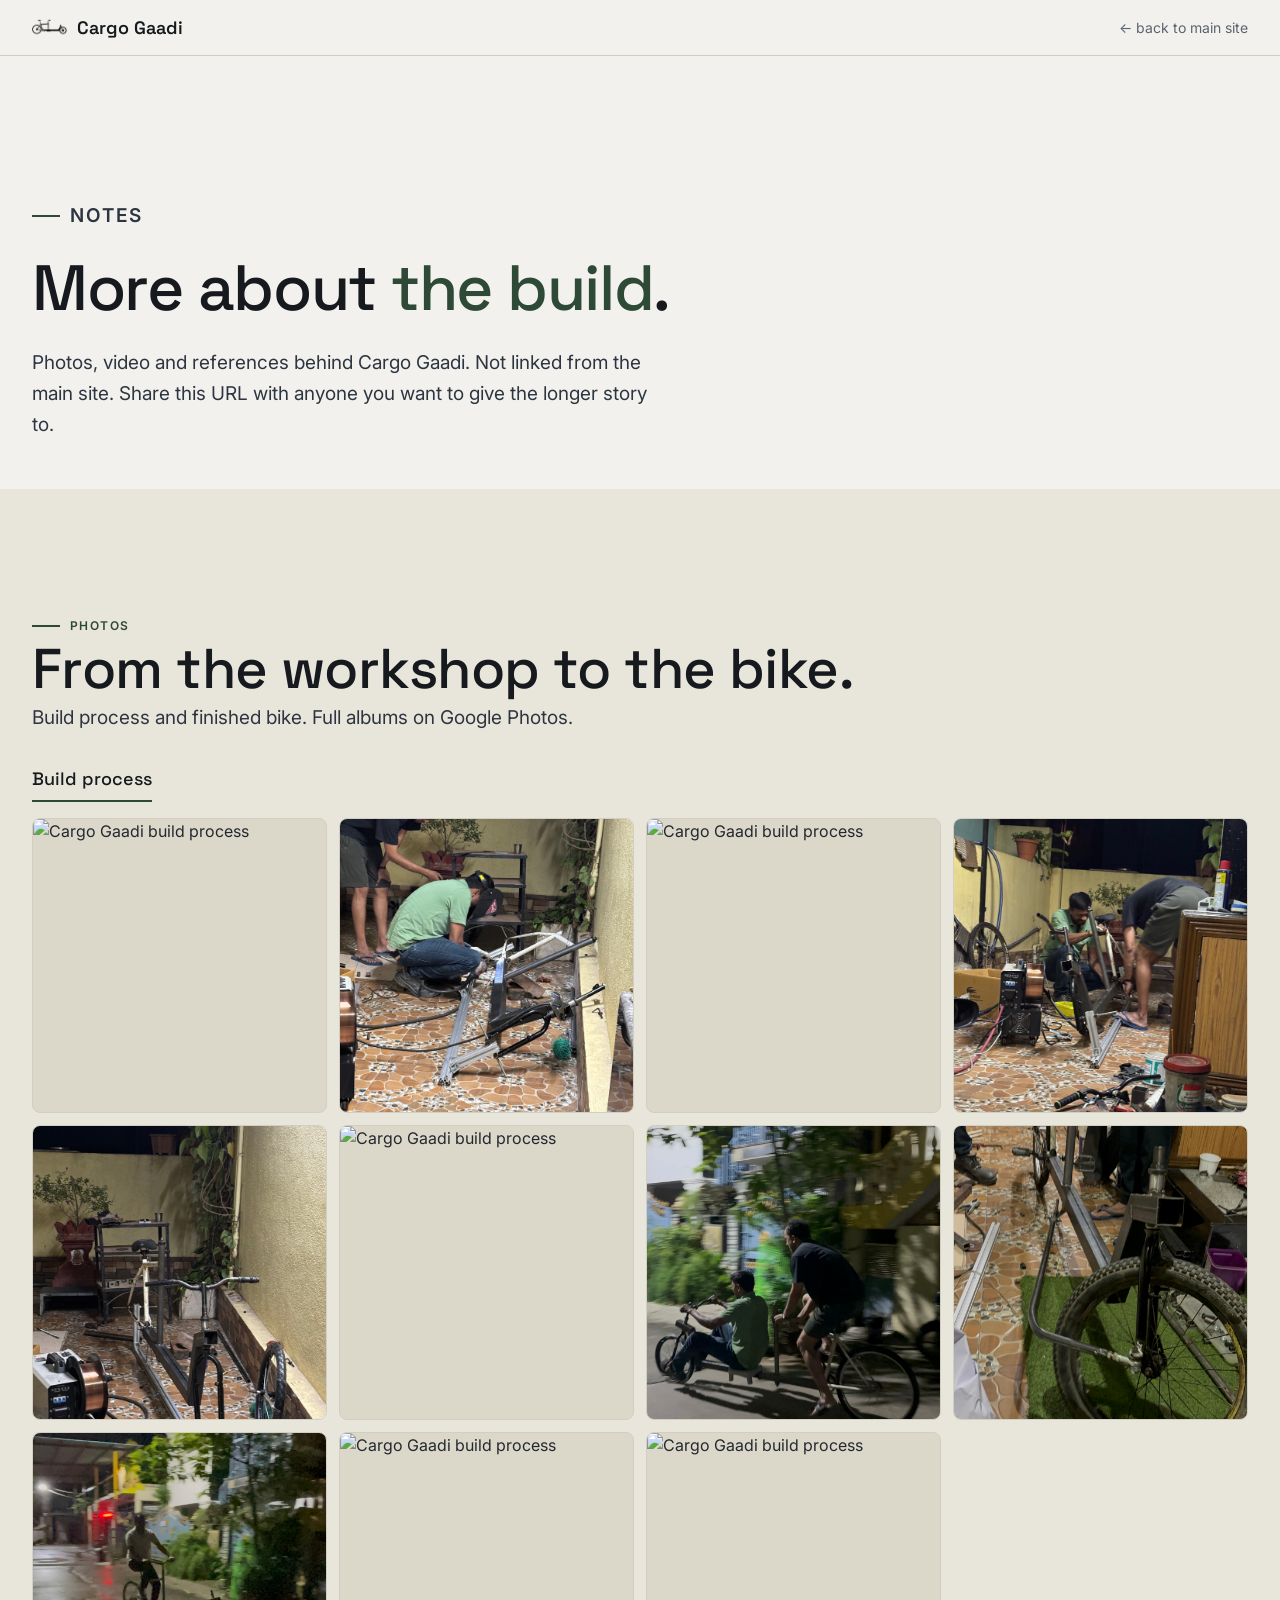
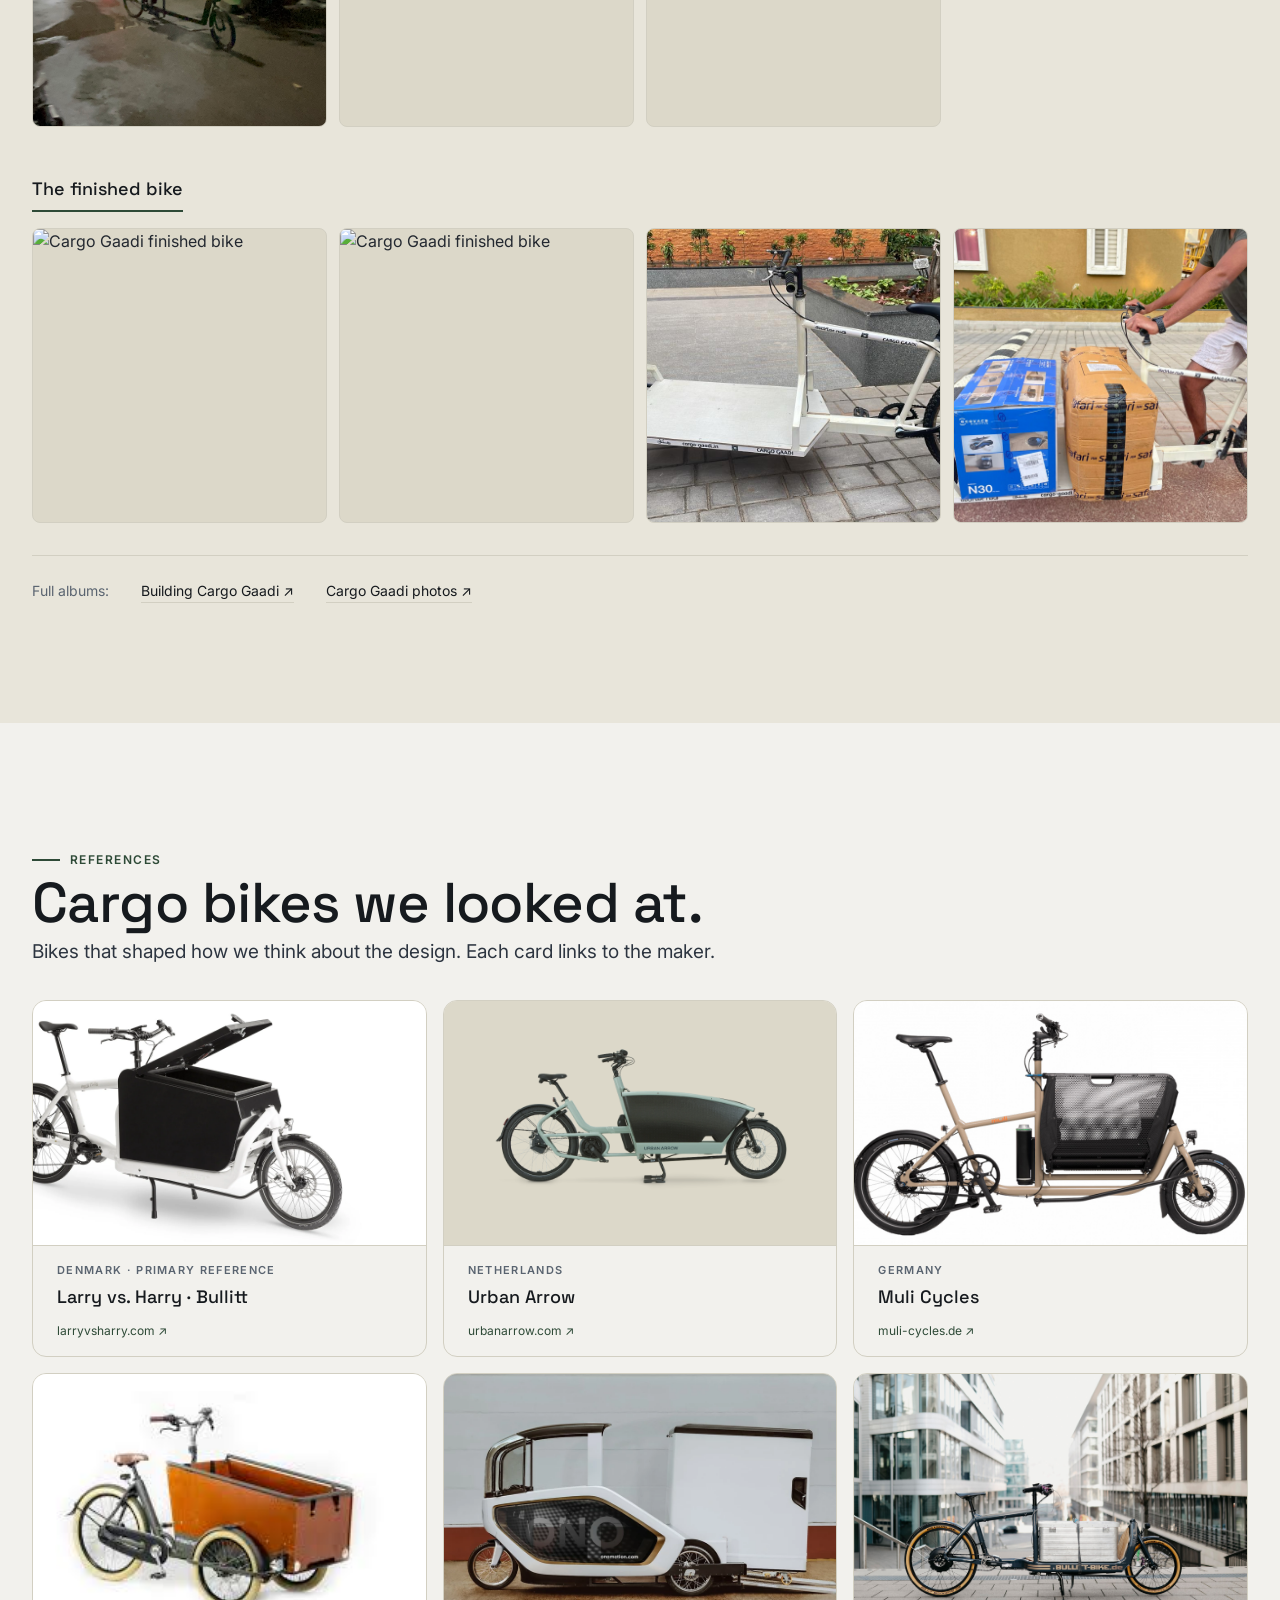
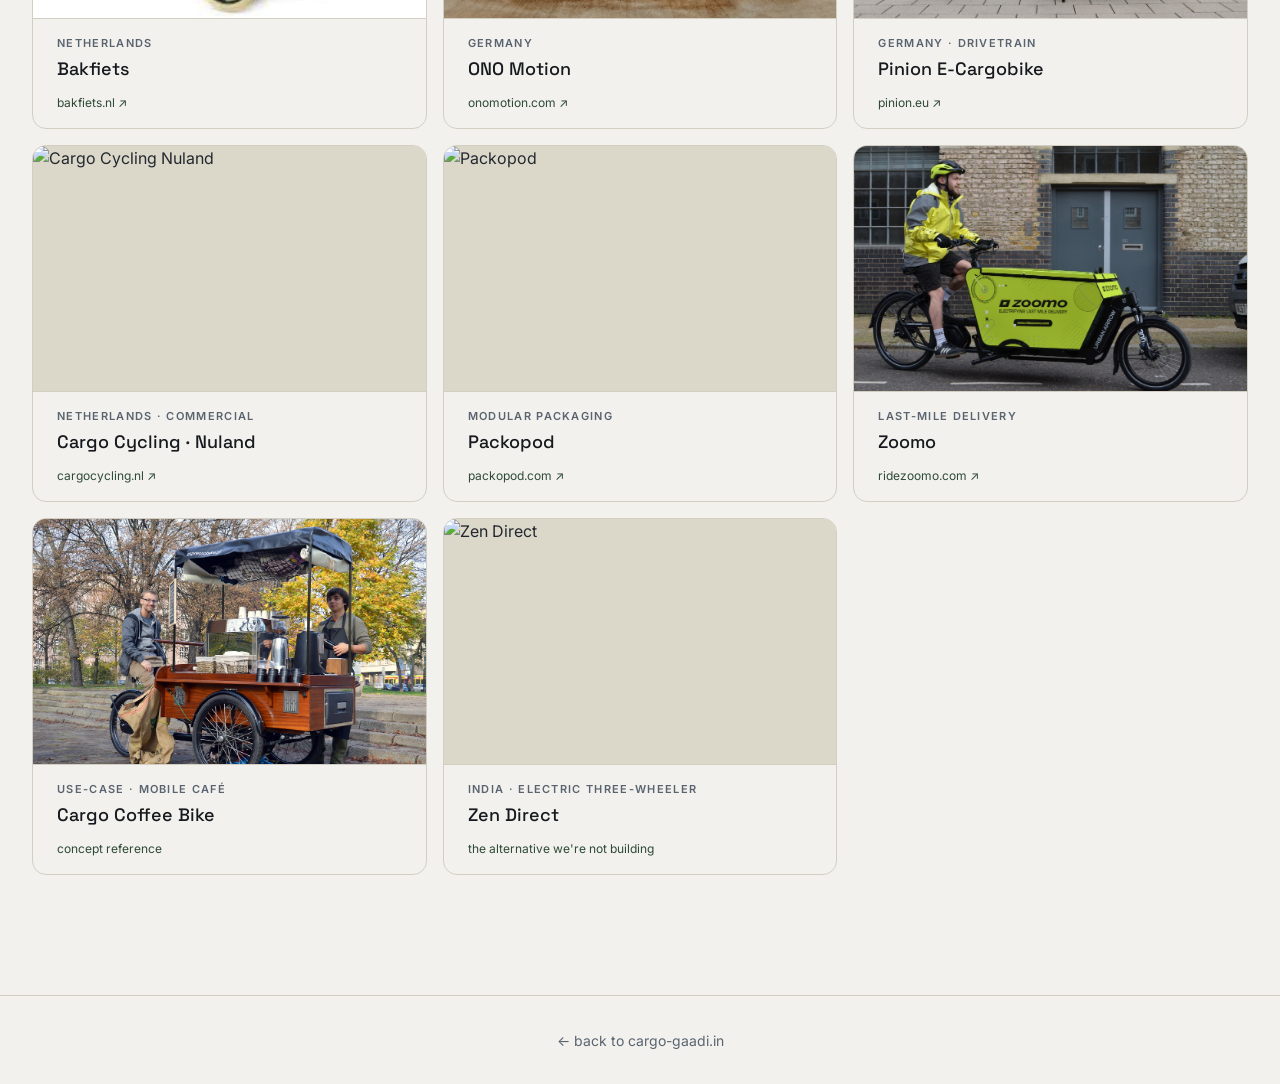
==== notes/index.html @ 96672595 "feat: add "Notes" section with gallery and references, update footer links" ====
<!DOCTYPE html>
<html lang="en">
<head>
    <meta charset="UTF-8">
    <meta name="viewport" content="width=device-width, initial-scale=1.0">
    <title>Cargo Gaadi · Notes</title>
    <meta name="description" content="Photos, videos and references behind the build.">
    <meta name="robots" content="noindex">

    <link rel="icon" type="image/png" href="../images/favicon.png">

    <link rel="preconnect" href="https://fonts.googleapis.com">
    <link rel="preconnect" href="https://fonts.gstatic.com" crossorigin>
    <link href="https://fonts.googleapis.com/css2?family=Inter:wght@400;500;600;700&family=Space+Grotesk:wght@400;500;600;700&display=swap" rel="stylesheet">

    <link rel="stylesheet" href="../tokens.css">

    <style>
        /* Notes page — same tokens, same rhythm as main site, just no top nav. */

        /* Top bar (thin) */
        .notes-bar {
            position: sticky; top: 0; z-index: 50;
            background: color-mix(in srgb, var(--c-paper) 88%, transparent);
            backdrop-filter: blur(14px);
            border-bottom: 1px solid var(--c-hairline);
        }
        .notes-bar-row {
            display: flex; justify-content: space-between; align-items: center;
            padding: 14px 0;
        }
        .notes-bar .brand {
            display: flex; align-items: center; gap: 10px;
            font-family: var(--font-display);
            font-size: 18px; font-weight: var(--w-semibold);
            color: var(--c-ink);
        }
        .notes-bar .brand img { height: 26px; width: auto; }
        .notes-bar .back {
            font-size: var(--t-body-sm);
            color: var(--c-ink-60);
            transition: color var(--d-base) var(--ease-out);
        }
        .notes-bar .back:hover { color: var(--c-forest); }

        /* HERO (intro) */
        .notes-hero { padding: 120px 0 var(--s-7); }
        .notes-hero h1 {
            font-family: var(--font-display);
            font-size: clamp(40px, 5.5vw, 64px);
            font-weight: var(--w-medium);
            color: var(--c-ink);
            line-height: var(--lh-tight);
            letter-spacing: var(--ls-tight);
        }
        .notes-hero h1 .accent { color: var(--c-forest); font-weight: var(--w-medium); }
        .notes-hero p {
            margin-top: var(--s-5);
            max-width: 620px;
            font-size: var(--t-body-lg);
            color: var(--c-ink-80);
            line-height: var(--lh-relaxed);
        }

        /* Gallery */
        .gallery-subhead {
            font-family: var(--font-display);
            font-size: var(--t-title-2);
            font-weight: var(--w-medium);
            color: var(--c-ink);
            margin: var(--s-7) 0 var(--s-4);
            padding-bottom: var(--s-2);
            border-bottom: 2px solid var(--c-forest);
            display: inline-block;
        }
        .gallery-subhead:first-of-type { margin-top: var(--s-6); }
        .gallery-grid {
            display: grid;
            grid-template-columns: repeat(4, 1fr);
            gap: var(--s-3);
        }
        .gallery-cell {
            aspect-ratio: 1/1;
            overflow: hidden;
            border-radius: var(--r-md);
            background: var(--c-paper-3);
            border: 1px solid var(--c-hairline);
        }
        .gallery-cell img {
            width: 100%; height: 100%; object-fit: cover;
            transition: transform var(--d-slow) var(--ease-out);
            display: block;
        }
        .gallery-cell:hover img { transform: scale(1.04); }

        .album-links {
            margin-top: var(--s-6);
            padding-top: var(--s-5);
            border-top: 1px solid var(--c-hairline);
            display: flex; gap: var(--s-6); flex-wrap: wrap;
            font-size: var(--t-body-sm);
            color: var(--c-ink-60);
        }
        .album-links a {
            color: var(--c-ink);
            border-bottom: 1px solid var(--c-hairline);
            padding-bottom: 1px;
            transition: color var(--d-base), border-color var(--d-base);
        }
        .album-links a:hover { color: var(--c-forest); border-bottom-color: var(--c-forest); }

        /* References */
        .refs-grid {
            display: grid;
            grid-template-columns: repeat(3, 1fr);
            gap: var(--s-4);
            margin-top: var(--s-6);
        }
        .ref-card {
            display: block;
            background: var(--c-paper);
            border: 1px solid var(--c-hairline);
            border-radius: var(--r-lg);
            overflow: hidden;
            transition: transform var(--d-base) var(--ease-out), border-color var(--d-base) var(--ease-out);
        }
        .ref-card:hover {
            transform: translateY(-3px);
            border-color: var(--c-forest);
        }
        .ref-shot {
            aspect-ratio: 16/10;
            background: var(--c-paper-3);
            border-bottom: 1px solid var(--c-hairline);
            overflow: hidden;
        }
        .ref-shot img { width: 100%; height: 100%; object-fit: cover; display: block; }
        .ref-meta { padding: var(--s-4) var(--s-5); }
        .ref-meta .country {
            font-size: 11px;
            letter-spacing: var(--ls-wider);
            text-transform: uppercase;
            color: var(--c-ink-60);
            font-weight: var(--w-semibold);
        }
        .ref-meta .name {
            margin-top: 4px;
            font-family: var(--font-display);
            font-size: 18px;
            font-weight: var(--w-medium);
            color: var(--c-ink);
        }
        .ref-meta .link {
            margin-top: var(--s-3);
            display: block;
            font-size: 12px;
            color: var(--c-forest);
        }

        /* Footer */
        .notes-footer {
            border-top: 1px solid var(--c-hairline);
            padding: var(--s-6) 0;
            text-align: center;
        }
        .notes-footer a {
            font-size: var(--t-body-sm);
            color: var(--c-ink-60);
            transition: color var(--d-base);
        }
        .notes-footer a:hover { color: var(--c-forest); }

        @media (max-width: 920px) {
            .notes-hero { padding: 90px 0 var(--s-6); }
            .gallery-grid { grid-template-columns: repeat(2, 1fr); }
            .refs-grid { grid-template-columns: 1fr 1fr; }
        }
        @media (max-width: 540px) {
            .refs-grid { grid-template-columns: 1fr; }
        }
    </style>
</head>
<body>

    <!-- TOP BAR -->
    <header class="notes-bar">
        <div class="wrap">
            <div class="notes-bar-row">
                <a href="../" class="brand">
                    <img src="../images/logo.png" alt="">
                    Cargo Gaadi
                </a>
                <a href="../" class="back">← back to main site</a>
            </div>
        </div>
    </header>

    <!-- HERO -->
    <section class="notes-hero">
        <div class="wrap">
            <p class="t-eyebrow">Notes</p>
            <h1 style="margin-top: var(--s-5);">More about <span class="accent">the build</span>.</h1>
            <p>
                Photos, video and references behind Cargo Gaadi. Not linked from the main site. Share this URL with anyone you want to give the longer story to.
            </p>
        </div>
    </section>

    <!-- ─── 1 · GALLERY ─── -->
    <section class="section section--sunken">
        <div class="wrap">
            <div class="sect-head">
                <p class="t-eyebrow">Photos</p>
                <h2 class="t-display-2">From the workshop to the bike.</h2>
                <p class="t-body-lg lede">Build process and finished bike. Full albums on Google Photos.</p>
            </div>

            <h3 class="gallery-subhead">Build process</h3>
            <div class="gallery-grid">
                <div class="gallery-cell"><img src="../images/notes/gallery/build-01.jpeg" alt="Cargo Gaadi build process"></div>
                <div class="gallery-cell"><img src="../images/notes/gallery/build-02.jpeg" alt="Cargo Gaadi build process"></div>
                <div class="gallery-cell"><img src="../images/notes/gallery/build-03.jpeg" alt="Cargo Gaadi build process"></div>
                <div class="gallery-cell"><img src="../images/notes/gallery/build-04.jpeg" alt="Cargo Gaadi build process"></div>
                <div class="gallery-cell"><img src="../images/notes/gallery/build-05.jpeg" alt="Cargo Gaadi build process"></div>
                <div class="gallery-cell"><img src="../images/notes/gallery/build-06.jpeg" alt="Cargo Gaadi build process"></div>
                <div class="gallery-cell"><img src="../images/notes/gallery/build-07.jpg" alt="Cargo Gaadi build process"></div>
                <div class="gallery-cell"><img src="../images/notes/gallery/build-08.jpg" alt="Cargo Gaadi build process"></div>
                <div class="gallery-cell"><img src="../images/notes/gallery/build-09.jpg" alt="Cargo Gaadi build process"></div>
                <div class="gallery-cell"><img src="../images/notes/gallery/build-10.jpeg" alt="Cargo Gaadi build process"></div>
                <div class="gallery-cell"><img src="../images/notes/gallery/build-11.jpeg" alt="Cargo Gaadi build process"></div>
            </div>

            <h3 class="gallery-subhead">The finished bike</h3>
            <div class="gallery-grid">
                <div class="gallery-cell"><img src="../images/notes/gallery/bike-01.jpeg" alt="Cargo Gaadi finished bike"></div>
                <div class="gallery-cell"><img src="../images/notes/gallery/bike-02.jpeg" alt="Cargo Gaadi finished bike"></div>
                <div class="gallery-cell"><img src="../images/notes/gallery/bike-03.jpeg" alt="Cargo Gaadi finished bike"></div>
                <div class="gallery-cell"><img src="../images/notes/gallery/bike-04.jpeg" alt="Cargo Gaadi finished bike"></div>
            </div>

            <div class="album-links">
                <span>Full albums:</span>
                <a href="https://photos.app.goo.gl/XBdMouWtrez6n8Q1A" target="_blank">Building Cargo Gaadi ↗</a>
                <a href="https://photos.app.goo.gl/gvVdf5ZBibUE6RM27" target="_blank">Cargo Gaadi photos ↗</a>
            </div>
        </div>
    </section>

    <!-- ─── 2 · REFERENCES ─── -->
    <section class="section">
        <div class="wrap">
            <div class="sect-head">
                <p class="t-eyebrow">References</p>
                <h2 class="t-display-2">Cargo bikes we looked at.</h2>
                <p class="t-body-lg lede">Bikes that shaped how we think about the design. Each card links to the maker.</p>
            </div>

            <div class="refs-grid">

                <a href="https://larryvsharry.com/products/ebullitt" target="_blank" class="ref-card">
                    <div class="ref-shot"><img src="../images/notes/references/bullitt.webp" alt="Larry vs. Harry Bullitt"></div>
                    <div class="ref-meta">
                        <div class="country">Denmark · Primary reference</div>
                        <div class="name">Larry vs. Harry · Bullitt</div>
                        <span class="link">larryvsharry.com ↗</span>
                    </div>
                </a>

                <a href="https://www.urbanarrow.com/" target="_blank" class="ref-card">
                    <div class="ref-shot"><img src="../images/notes/references/urban-arrow.webp" alt="Urban Arrow"></div>
                    <div class="ref-meta">
                        <div class="country">Netherlands</div>
                        <div class="name">Urban Arrow</div>
                        <span class="link">urbanarrow.com ↗</span>
                    </div>
                </a>

                <a href="https://muli-cycles.de/" target="_blank" class="ref-card">
                    <div class="ref-shot"><img src="../images/notes/references/muli.jpg" alt="Muli Cycles"></div>
                    <div class="ref-meta">
                        <div class="country">Germany</div>
                        <div class="name">Muli Cycles</div>
                        <span class="link">muli-cycles.de ↗</span>
                    </div>
                </a>

                <a href="https://www.bakfiets.nl/" target="_blank" class="ref-card">
                    <div class="ref-shot"><img src="../images/notes/references/bakfiets.jpeg" alt="Bakfiets"></div>
                    <div class="ref-meta">
                        <div class="country">Netherlands</div>
                        <div class="name">Bakfiets</div>
                        <span class="link">bakfiets.nl ↗</span>
                    </div>
                </a>

                <a href="https://onomotion.com/" target="_blank" class="ref-card">
                    <div class="ref-shot"><img src="../images/notes/references/ono.webp" alt="ONO Motion"></div>
                    <div class="ref-meta">
                        <div class="country">Germany</div>
                        <div class="name">ONO Motion</div>
                        <span class="link">onomotion.com ↗</span>
                    </div>
                </a>

                <a href="https://pinion.eu/" target="_blank" class="ref-card">
                    <div class="ref-shot"><img src="../images/notes/references/pinion.jpg" alt="Pinion E-Cargobike"></div>
                    <div class="ref-meta">
                        <div class="country">Germany · Drivetrain</div>
                        <div class="name">Pinion E-Cargobike</div>
                        <span class="link">pinion.eu ↗</span>
                    </div>
                </a>

                <a href="https://www.cargocycling.nl/" target="_blank" class="ref-card">
                    <div class="ref-shot"><img src="../images/notes/references/cargo-cycling.jpeg" alt="Cargo Cycling Nuland"></div>
                    <div class="ref-meta">
                        <div class="country">Netherlands · Commercial</div>
                        <div class="name">Cargo Cycling · Nuland</div>
                        <span class="link">cargocycling.nl ↗</span>
                    </div>
                </a>

                <a href="https://www.packopod.com/" target="_blank" class="ref-card">
                    <div class="ref-shot"><img src="../images/notes/references/packopod.jpeg" alt="Packopod"></div>
                    <div class="ref-meta">
                        <div class="country">Modular packaging</div>
                        <div class="name">Packopod</div>
                        <span class="link">packopod.com ↗</span>
                    </div>
                </a>

                <a href="https://www.ridezoomo.com/" target="_blank" class="ref-card">
                    <div class="ref-shot"><img src="../images/notes/references/zoomo.jpeg" alt="Zoomo"></div>
                    <div class="ref-meta">
                        <div class="country">Last-mile delivery</div>
                        <div class="name">Zoomo</div>
                        <span class="link">ridezoomo.com ↗</span>
                    </div>
                </a>

                <a href="#" class="ref-card">
                    <div class="ref-shot"><img src="../images/notes/references/cargo-coffee-bike.jpg" alt="Cargo Coffee Bike"></div>
                    <div class="ref-meta">
                        <div class="country">Use-case · Mobile café</div>
                        <div class="name">Cargo Coffee Bike</div>
                        <span class="link">concept reference</span>
                    </div>
                </a>

                <a href="#" class="ref-card">
                    <div class="ref-shot"><img src="../images/notes/references/zen-direct.jpeg" alt="Zen Direct"></div>
                    <div class="ref-meta">
                        <div class="country">India · Electric three-wheeler</div>
                        <div class="name">Zen Direct</div>
                        <span class="link">the alternative we're not building</span>
                    </div>
                </a>

            </div>
        </div>
    </section>

    <!-- FOOTER -->
    <footer class="notes-footer">
        <div class="wrap">
            <a href="../">← back to cargo-gaadi.in</a>
        </div>
    </footer>

</body>
</html>
---- tokens.css ----
/* ============================================================
   Cargo Gaadi — Design Tokens
   Single source of truth for color, type, spacing, components.
   Edit values HERE only. Do not hardcode colors in HTML files.
   ============================================================ */

:root {

  /* ---------- BRAND ---------- */
  --c-ink:         #161A1E;   /* primary brand · steel · frame */
  --c-paper:       #F2F1ED;   /* neutral background — NOT warm cream */
  --c-forest:      #2E4A37;   /* primary accent · workshop green */
  --c-signal:      #E8B53A;   /* highlight · work yellow */

  /* ---------- INK SCALE (text on paper) ---------- */
  --c-ink-100:     #161A1E;
  --c-ink-90:      #232830;
  --c-ink-80:      #2D3540;
  --c-ink-60:      #5A6470;
  --c-ink-40:      #8E96A2;
  --c-ink-20:      #C2C7CE;
  --c-ink-10:      #DCE0E5;

  /* ---------- SURFACES ---------- */
  --c-paper:       #F2F1ED;
  --c-paper-2:     #E8E5DA;   /* sunken / alternate section */
  --c-paper-3:     #DCD8C9;   /* card on paper-2 */
  --c-hairline:    #D2CFC2;   /* default 1px border on paper */
  --c-hairline-strong: #B8B3A1;

  /* ---------- BRAND ACCENT SCALE ---------- */
  --c-forest-100:  #2E4A37;
  --c-forest-90:   #243A2C;
  --c-forest-80:   #1B2D22;
  --c-forest-60:   #4F6B57;
  --c-forest-20:   #C9D2CB;
  --c-forest-10:   #E3E9E4;

  --c-signal-100:  #E8B53A;
  --c-signal-deep: #BE9020;
  --c-signal-pale: #F5DE94;
  --c-signal-tint: #FAF1D4;

  /* ---------- FUNCTIONAL (use sparingly) ---------- */
  --c-rust:        #8C4A2E;   /* contrast in comparison tables only */
  --c-sky:         #3F6478;   /* links inside body copy if needed */

  /* ---------- DARK SURFACE (e.g. compare section) ---------- */
  --c-dark-surface: #161A1E;
  --c-dark-text:    #ECEAE4;
  --c-dark-text-muted: #9BA1A8;
  --c-dark-hairline:   #2A3038;
  --c-dark-accent:  #E8B53A;     /* signal yellow stays visible on ink */

  /* ---------- TYPOGRAPHY ---------- */
  --font-display: 'Space Grotesk', system-ui, sans-serif;
  --font-body:    'Inter', system-ui, sans-serif;
  --font-mono:    'JetBrains Mono', ui-monospace, monospace;

  /* Type scale — fluid clamps */
  --t-display-1:  clamp(44px, 7vw, 88px);
  --t-display-2:  clamp(32px, 4.5vw, 56px);
  --t-display-3:  clamp(24px, 2.6vw, 34px);
  --t-title-1:    22px;
  --t-title-2:    18px;
  --t-body-lg:    19px;
  --t-body:       16px;
  --t-body-sm:    14px;
  --t-caption:    13px;
  --t-eyebrow:    12px;

  /* Line heights */
  --lh-tight:     1.05;
  --lh-snug:      1.2;
  --lh-normal:    1.5;
  --lh-relaxed:   1.65;

  /* Letter spacing */
  --ls-tight:     -0.02em;
  --ls-snug:      -0.01em;
  --ls-normal:    0;
  --ls-wide:      0.04em;
  --ls-wider:     0.12em;

  /* Weights */
  --w-regular:    400;
  --w-medium:     500;
  --w-semibold:   600;
  --w-bold:       700;

  /* ---------- SPACING ---------- */
  --s-1:   4px;
  --s-2:   8px;
  --s-3:   12px;
  --s-4:   16px;
  --s-5:   24px;
  --s-6:   32px;
  --s-7:   48px;
  --s-8:   64px;
  --s-9:   96px;
  --s-10:  128px;

  /* Section vertical rhythm */
  --section-y:        120px;
  --section-y-mobile: 72px;

  /* Container widths */
  --wrap-max:    1280px;
  --wrap-narrow: 880px;
  --wrap-pad:    32px;
  --wrap-pad-mobile: 20px;

  /* ---------- RADII ---------- */
  --r-none: 0;
  --r-sm:   4px;
  --r-md:   8px;
  --r-lg:   14px;
  --r-xl:   22px;
  --r-pill: 999px;

  /* ---------- SHADOWS ---------- */
  --elev-1: 0 1px 2px rgba(22, 26, 30, 0.04);
  --elev-2: 0 2px 6px rgba(22, 26, 30, 0.06), 0 1px 2px rgba(22, 26, 30, 0.04);
  --elev-3: 0 12px 32px rgba(22, 26, 30, 0.08), 0 2px 6px rgba(22, 26, 30, 0.05);

  /* ---------- MOTION ---------- */
  --ease-out:    cubic-bezier(0.2, 0.8, 0.2, 1);
  --ease-in-out: cubic-bezier(0.65, 0, 0.35, 1);
  --d-fast:      120ms;
  --d-base:      220ms;
  --d-slow:      400ms;
}

/* ============================================================
   GLOBAL RESETS + BASE
   ============================================================ */

*, *::before, *::after {
  box-sizing: border-box;
  margin: 0;
  padding: 0;
}

html {
  scroll-behavior: smooth;
  -webkit-text-size-adjust: 100%;
}

body {
  font-family: var(--font-body);
  font-size: var(--t-body);
  line-height: var(--lh-normal);
  color: var(--c-ink-90);
  background: var(--c-paper);
  -webkit-font-smoothing: antialiased;
  -moz-osx-font-smoothing: grayscale;
}

::selection {
  background: var(--c-signal);
  color: var(--c-ink);
}

a { color: inherit; text-decoration: none; }
img { display: block; max-width: 100%; height: auto; }

/* ============================================================
   TYPOGRAPHY UTILITIES (composable, never hardcode in HTML)
   ============================================================ */

.t-display-1 {
  font-family: var(--font-display);
  font-size: var(--t-display-1);
  line-height: var(--lh-tight);
  letter-spacing: var(--ls-tight);
  font-weight: var(--w-medium);
  color: var(--c-ink);
}

.t-display-2 {
  font-family: var(--font-display);
  font-size: var(--t-display-2);
  line-height: var(--lh-snug);
  letter-spacing: var(--ls-snug);
  font-weight: var(--w-medium);
  color: var(--c-ink);
}

.t-display-3 {
  font-family: var(--font-display);
  font-size: var(--t-display-3);
  line-height: var(--lh-snug);
  letter-spacing: var(--ls-snug);
  font-weight: var(--w-medium);
  color: var(--c-ink);
}

.t-title-1 {
  font-family: var(--font-display);
  font-size: var(--t-title-1);
  line-height: var(--lh-snug);
  font-weight: var(--w-medium);
  color: var(--c-ink);
}

.t-body-lg {
  font-size: var(--t-body-lg);
  line-height: var(--lh-relaxed);
  color: var(--c-ink-80);
}

.t-body { font-size: var(--t-body); line-height: var(--lh-normal); color: var(--c-ink-80); }

.t-caption {
  font-size: var(--t-caption);
  line-height: var(--lh-normal);
  color: var(--c-ink-60);
}

.t-eyebrow {
  font-family: var(--font-body);
  font-size: var(--t-eyebrow);
  font-weight: var(--w-semibold);
  letter-spacing: var(--ls-wider);
  text-transform: uppercase;
  color: var(--c-forest);
  display: inline-flex;
  align-items: center;
  gap: 10px;
}

.t-eyebrow::before {
  content: "";
  width: 28px;
  height: 2px;
  background: var(--c-forest);
  display: inline-block;
}

.t-eyebrow.is-on-dark { color: var(--c-signal); }
.t-eyebrow.is-on-dark::before { background: var(--c-signal); }

/* ============================================================
   LAYOUT
   ============================================================ */

.wrap {
  max-width: var(--wrap-max);
  margin: 0 auto;
  padding: 0 var(--wrap-pad);
}

.wrap-narrow {
  max-width: var(--wrap-narrow);
  margin: 0 auto;
  padding: 0 var(--wrap-pad);
}

.section {
  padding: var(--section-y) 0;
}

.section--sunken { background: var(--c-paper-2); }
.section--dark   { background: var(--c-dark-surface); color: var(--c-dark-text); }
.section--dark .t-display-1,
.section--dark .t-display-2,
.section--dark .t-display-3,
.section--dark .t-title-1 { color: var(--c-dark-text); }
.section--dark .t-body-lg,
.section--dark .t-body    { color: var(--c-dark-text-muted); }

/* ============================================================
   BUTTON SYSTEM — only these four. No one-off button styles.
   ============================================================ */

.btn {
  display: inline-flex;
  align-items: center;
  gap: 10px;
  padding: 14px 26px;
  border-radius: var(--r-pill);
  font-family: var(--font-body);
  font-size: var(--t-body);
  font-weight: var(--w-semibold);
  line-height: 1;
  border: 1px solid transparent;
  cursor: pointer;
  transition: background var(--d-base) var(--ease-out),
              color var(--d-base) var(--ease-out),
              transform var(--d-base) var(--ease-out),
              border-color var(--d-base) var(--ease-out);
  white-space: nowrap;
}
.btn .arrow { transition: transform var(--d-base) var(--ease-out); display: inline-block; }
.btn:hover .arrow { transform: translateX(3px); }

.btn--primary {
  background: var(--c-forest);
  color: var(--c-paper);
}
.btn--primary:hover { background: var(--c-forest-80); transform: translateY(-1px); }

.btn--secondary {
  background: var(--c-ink);
  color: var(--c-paper);
}
.btn--secondary:hover { background: var(--c-ink-90); transform: translateY(-1px); }

.btn--ghost {
  background: transparent;
  color: var(--c-ink);
  border-color: var(--c-ink);
}
.btn--ghost:hover { background: var(--c-ink); color: var(--c-paper); }

.btn--ghost-on-dark {
  background: transparent;
  color: var(--c-dark-text);
  border-color: var(--c-dark-text);
}
.btn--ghost-on-dark:hover { background: var(--c-dark-text); color: var(--c-ink); }

.btn--signal {
  background: var(--c-signal);
  color: var(--c-ink);
}
.btn--signal:hover { background: var(--c-signal-deep); color: var(--c-ink); }

/* ============================================================
   TAG / CHIP
   ============================================================ */

.tag {
  display: inline-block;
  padding: 4px 10px;
  border-radius: var(--r-pill);
  font-size: 11px;
  font-weight: var(--w-bold);
  letter-spacing: var(--ls-wider);
  text-transform: uppercase;
  line-height: 1.4;
}
.tag--forest { background: var(--c-forest); color: var(--c-paper); }
.tag--signal { background: var(--c-signal); color: var(--c-ink); }
.tag--paper  { background: var(--c-paper); color: var(--c-ink); }
.tag--outline { background: transparent; color: var(--c-ink); border: 1px solid var(--c-hairline-strong); }

/* ============================================================
   CARD
   ============================================================ */

.card {
  background: var(--c-paper);
  border: 1px solid var(--c-hairline);
  border-radius: var(--r-lg);
  padding: var(--s-5);
  transition: transform var(--d-base) var(--ease-out),
              box-shadow var(--d-base) var(--ease-out),
              border-color var(--d-base) var(--ease-out);
}
.card--sunken { background: var(--c-paper-2); border-color: var(--c-hairline); }
.card--marked { border-color: var(--c-forest); box-shadow: var(--elev-2); }
.card--interactive:hover { transform: translateY(-3px); box-shadow: var(--elev-2); }

/* ============================================================
   STAT
   ============================================================ */

.stat-num {
  font-family: var(--font-display);
  font-size: clamp(36px, 4vw, 48px);
  font-weight: var(--w-medium);
  line-height: 1;
  color: var(--c-ink);
  letter-spacing: var(--ls-tight);
}
.stat-num .unit {
  font-size: 0.4em;
  color: var(--c-ink-60);
  margin-left: 4px;
  font-weight: var(--w-regular);
}
.stat-label {
  margin-top: 10px;
  font-size: var(--t-caption);
  letter-spacing: var(--ls-wide);
  text-transform: uppercase;
  color: var(--c-ink-60);
  font-weight: var(--w-semibold);
}

/* ============================================================
   SPEC ROW
   ============================================================ */

.spec-row {
  display: flex;
  justify-content: space-between;
  align-items: baseline;
  padding: 16px 0;
  border-bottom: 1px solid var(--c-hairline);
  gap: 24px;
}
.spec-row:last-child { border-bottom: none; }
.spec-row .label {
  font-size: var(--t-caption);
  letter-spacing: var(--ls-wide);
  text-transform: uppercase;
  color: var(--c-ink-60);
  font-weight: var(--w-semibold);
}
.spec-row .value {
  font-family: var(--font-display);
  font-size: var(--t-title-1);
  font-weight: var(--w-medium);
  color: var(--c-ink);
  text-align: right;
}

/* ============================================================
   RESPONSIVE
   ============================================================ */

@media (max-width: 920px) {
  :root {
    --section-y: var(--section-y-mobile);
    --wrap-pad: var(--wrap-pad-mobile);
  }
}
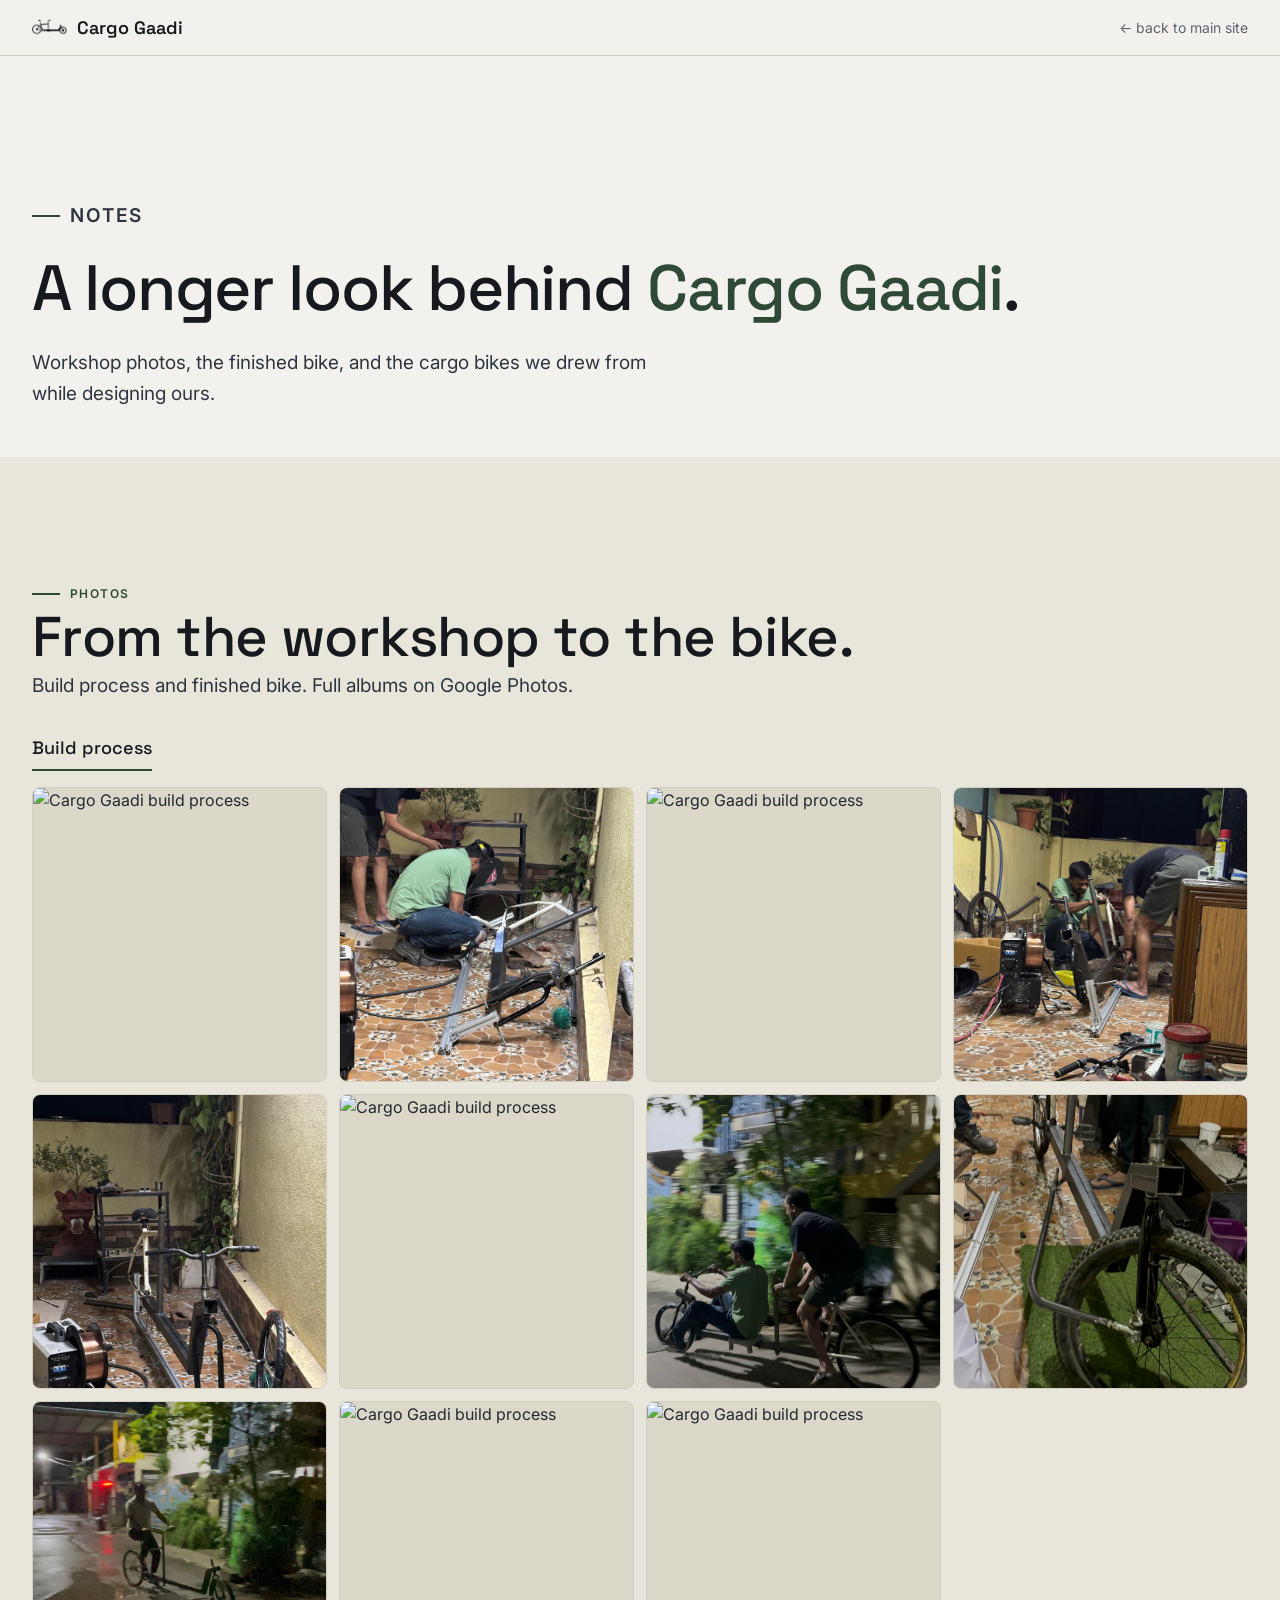
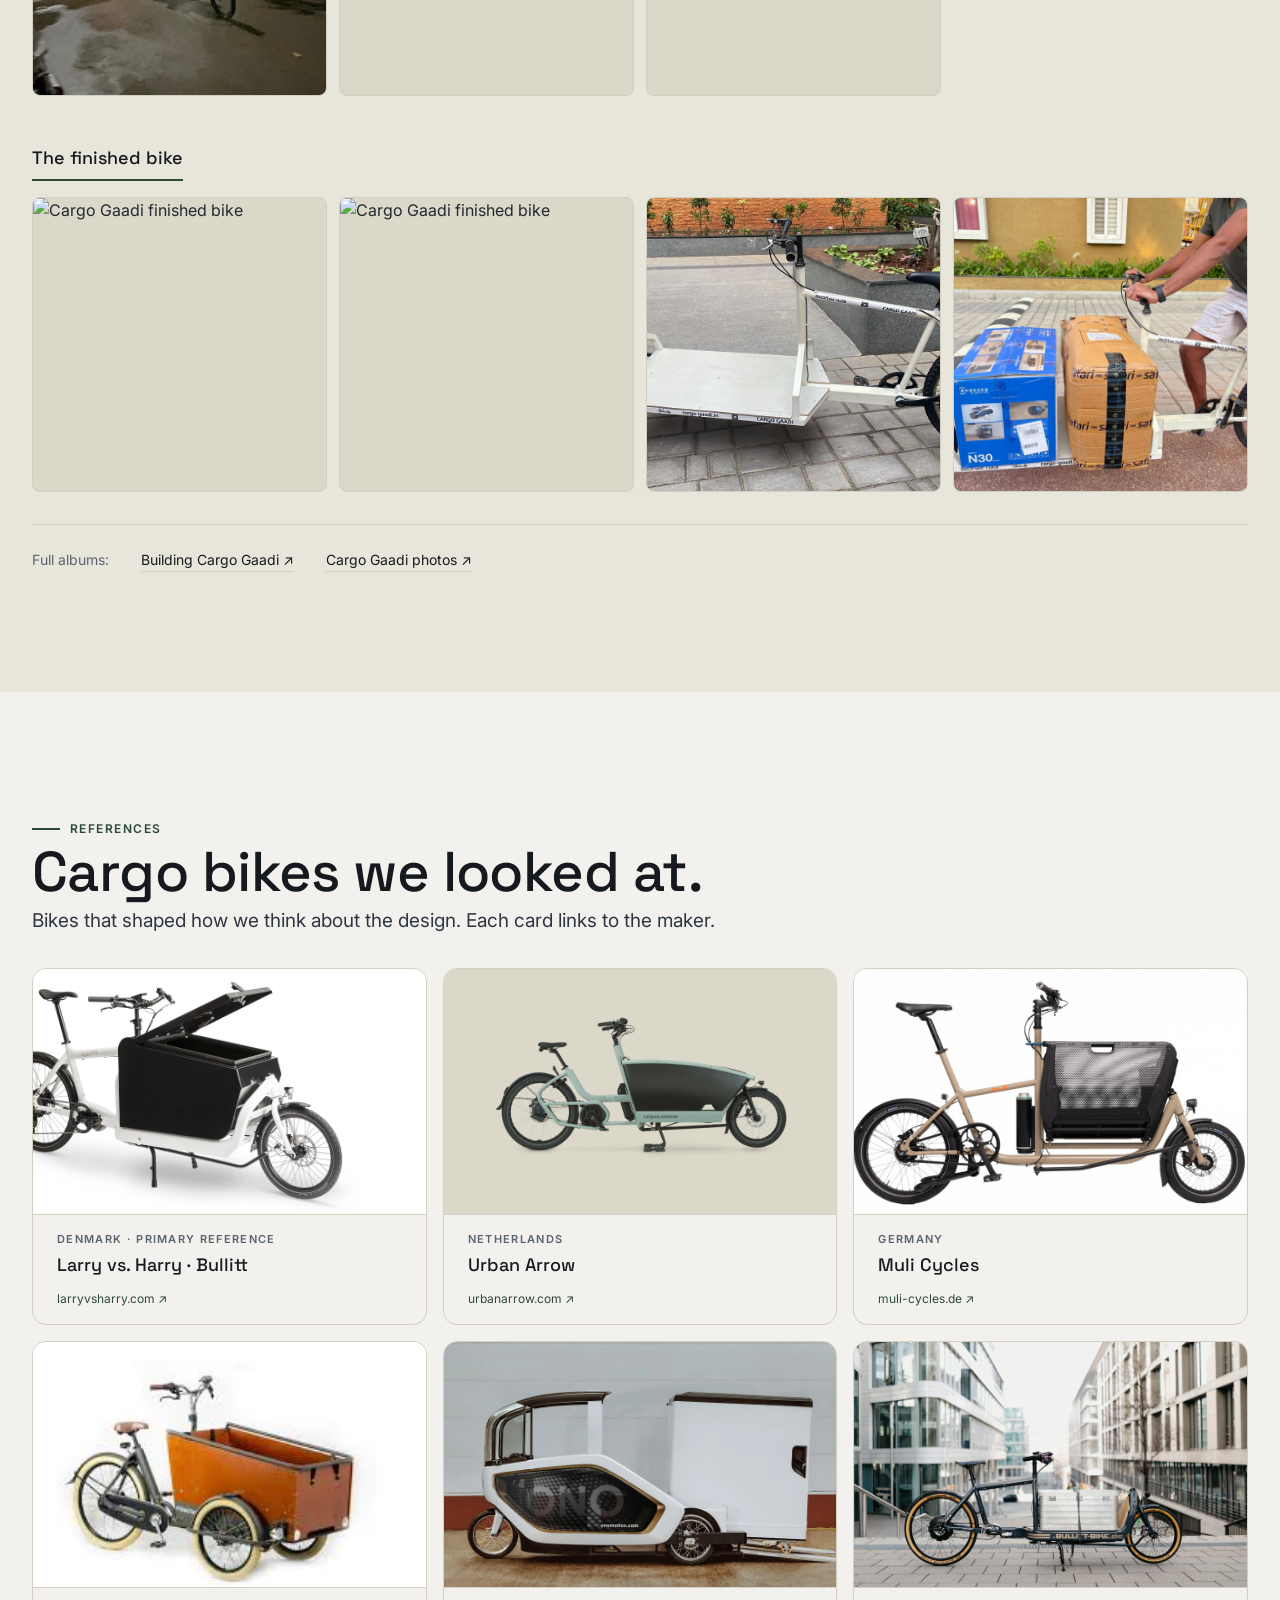
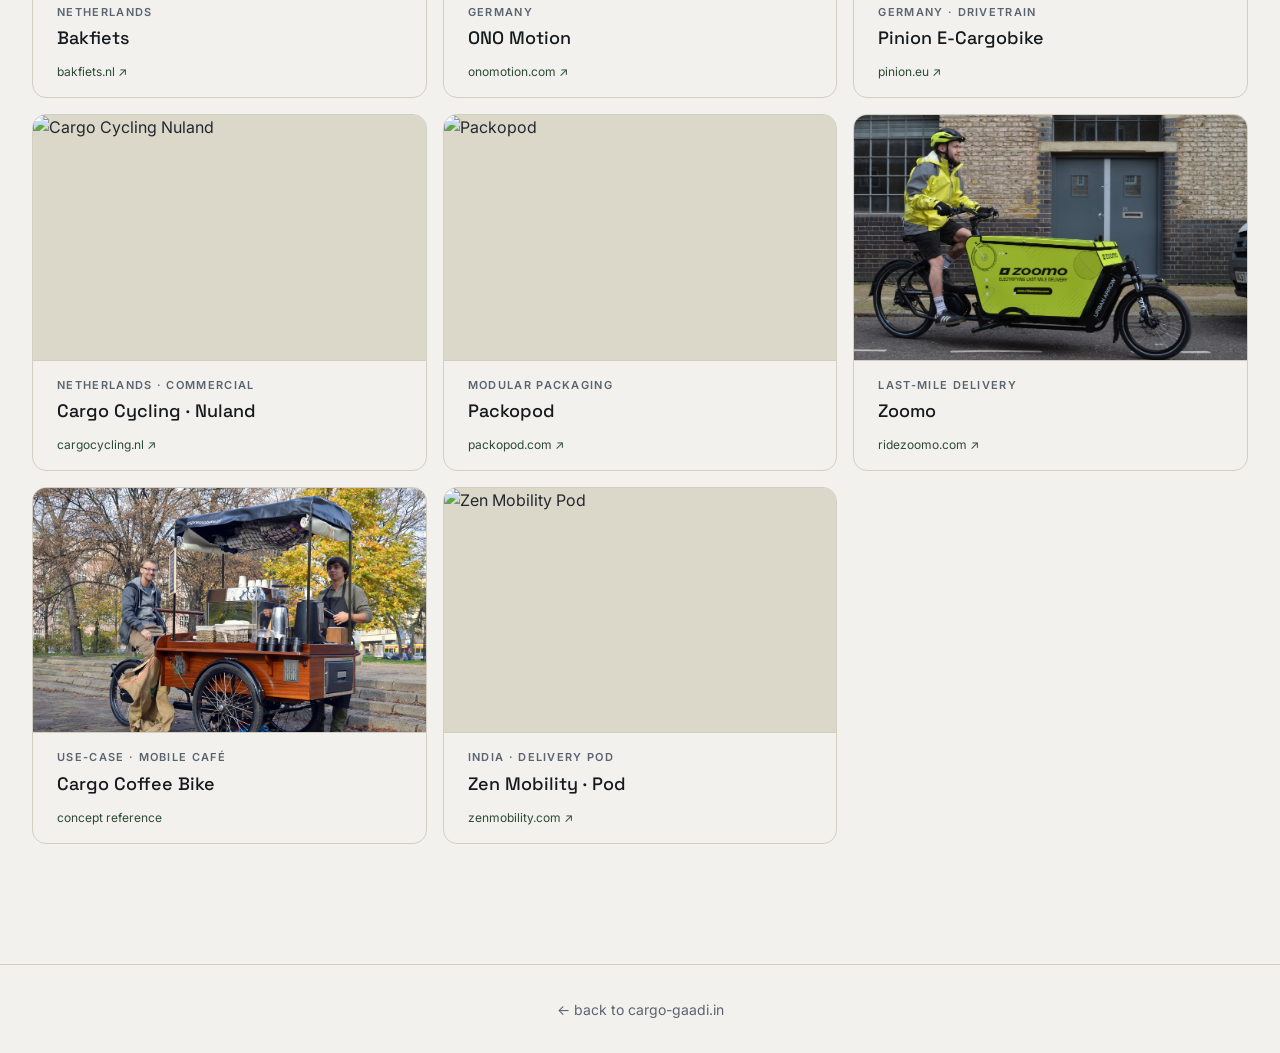
==== commit e85d4b2e: "fix: update "Notes" section text and links for clarity and accuracy" ====
--- a/notes/index.html
+++ b/notes/index.html
@@ -4,7 +4,7 @@
     <meta charset="UTF-8">
     <meta name="viewport" content="width=device-width, initial-scale=1.0">
     <title>Cargo Gaadi · Notes</title>
-    <meta name="description" content="Photos, videos and references behind the build.">
+    <meta name="description" content="Photos from the build and the cargo bikes that shaped how we designed Cargo Gaadi.">
     <meta name="robots" content="noindex">
 
     <link rel="icon" type="image/png" href="../images/favicon.png">
@@ -199,9 +199,9 @@
     <section class="notes-hero">
         <div class="wrap">
             <p class="t-eyebrow">Notes</p>
-            <h1 style="margin-top: var(--s-5);">More about <span class="accent">the build</span>.</h1>
+            <h1 style="margin-top: var(--s-5);">A longer look behind <span class="accent">Cargo Gaadi</span>.</h1>
             <p>
-                Photos, video and references behind Cargo Gaadi. Not linked from the main site. Share this URL with anyone you want to give the longer story to.
+                Workshop photos, the finished bike, and the cargo bikes we drew from while designing ours.
             </p>
         </div>
     </section>
@@ -347,12 +347,12 @@
                     </div>
                 </a>
 
-                <a href="#" class="ref-card">
-                    <div class="ref-shot"><img src="../images/notes/references/zen-direct.jpeg" alt="Zen Direct"></div>
-                    <div class="ref-meta">
-                        <div class="country">India · Electric three-wheeler</div>
-                        <div class="name">Zen Direct</div>
-                        <span class="link">the alternative we're not building</span>
+                <a href="https://zenmobility.com/product/pods" target="_blank" class="ref-card">
+                    <div class="ref-shot"><img src="../images/notes/references/zen-direct.jpeg" alt="Zen Mobility Pod"></div>
+                    <div class="ref-meta">
+                        <div class="country">India · Delivery pod</div>
+                        <div class="name">Zen Mobility · Pod</div>
+                        <span class="link">zenmobility.com ↗</span>
                     </div>
                 </a>
 
